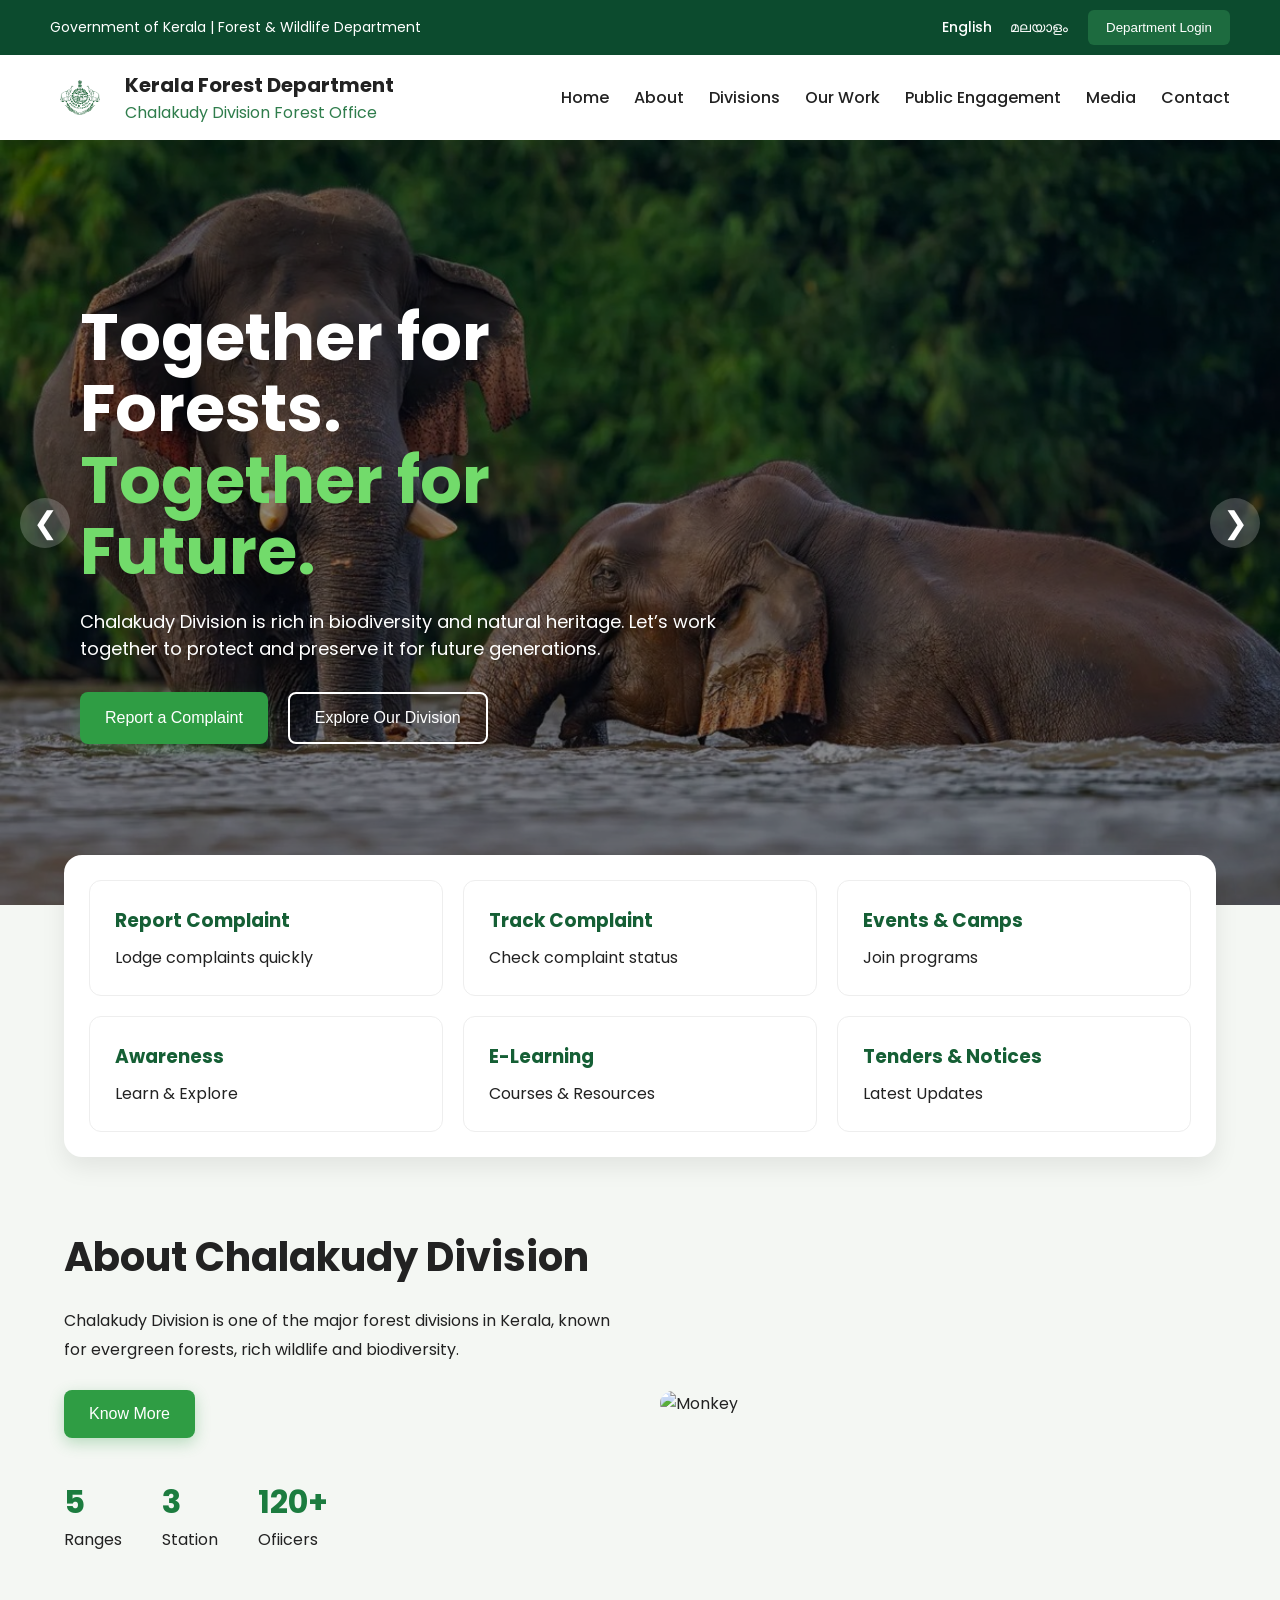
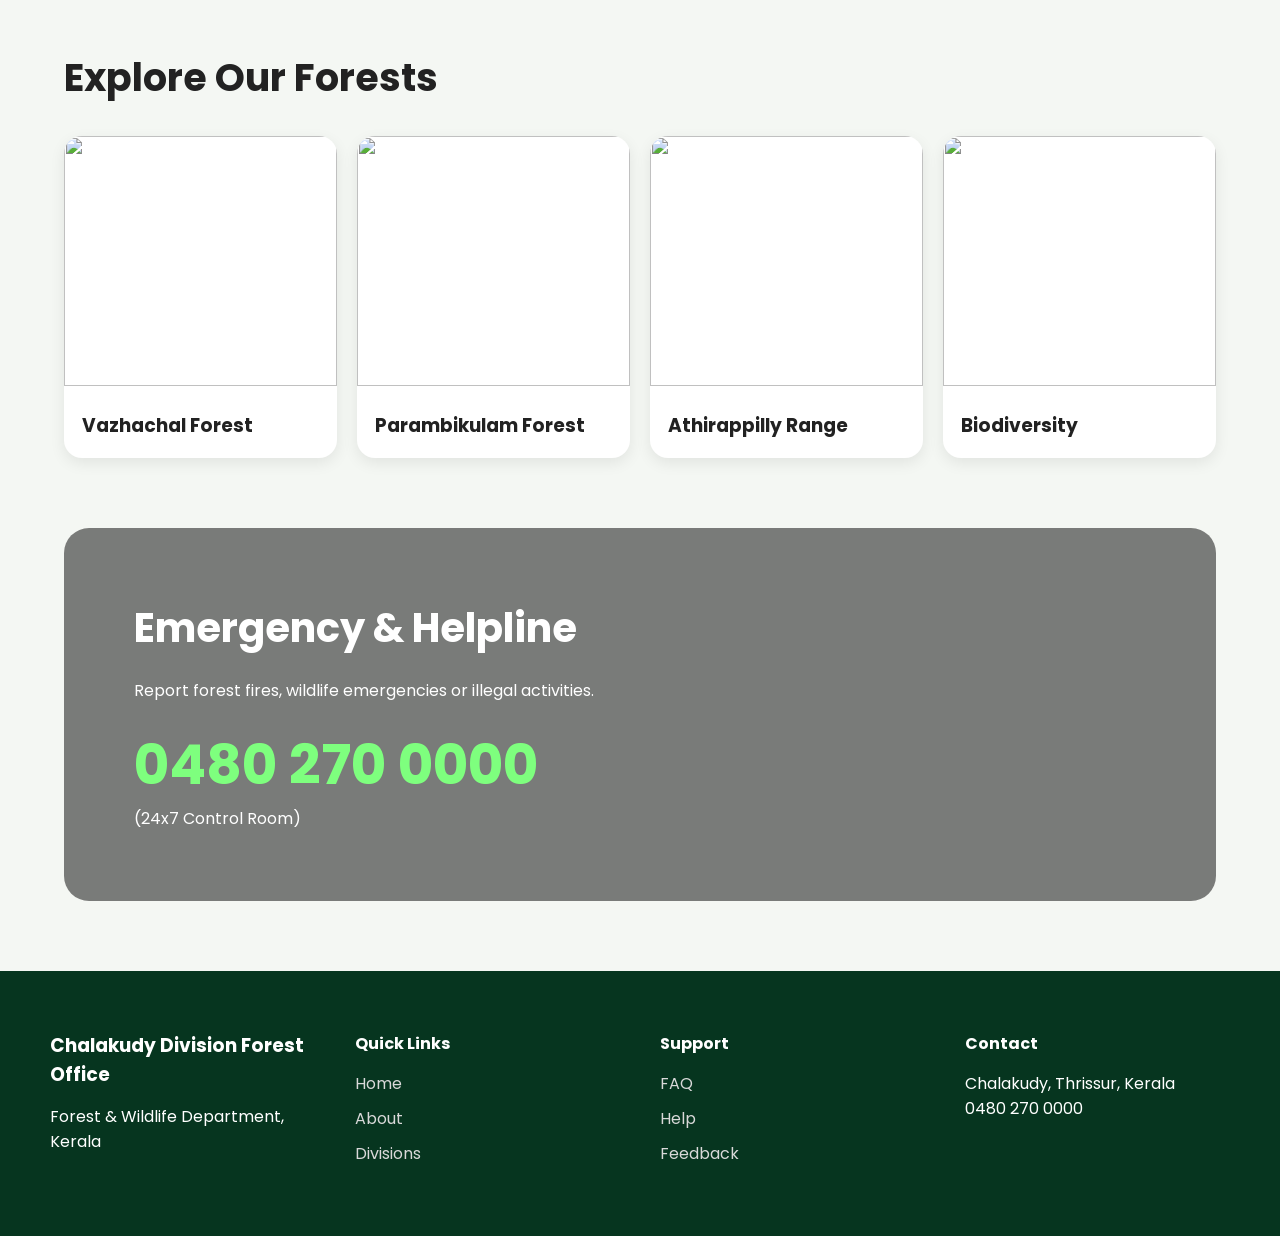
==== index.html @ 047e81b2 "Update index.html" ====
<!DOCTYPE html>
<html lang="en">
<head>
  <meta charset="UTF-8" />
  <meta name="viewport" content="width=device-width, initial-scale=1.0"/>
  <title>Chalakudy Forest Division</title>

  <link rel="stylesheet" href="css/style.css"/>

  <!-- Google Font -->
  <link rel="preconnect" href="https://fonts.googleapis.com">
  <link rel="preconnect" href="https://fonts.gstatic.com" crossorigin>

  <link href="https://fonts.googleapis.com/css2?family=Poppins:wght@300;400;500;600;700&display=swap" rel="stylesheet">
</head>

<div id="google_translate_element" style="display:none;"></div>

<script type="text/javascript">

function googleTranslateElementInit() {

  new google.translate.TranslateElement(
    {
      pageLanguage: 'en',
      includedLanguages: 'ml,en'
    },
    'google_translate_element'
  );

}

</script>

<script
src="//translate.google.com/translate_a/element.js?cb=googleTranslateElementInit">
</script>

<body>

  <!-- TOP BAR -->
  <div class="top-bar">

    <div class="top-left" data-key="govText">
      Government of Kerala | Forest & Wildlife Department
    </div>

    <div class="top-right">

      <div class="language-switcher notranslate">

        <a href="#" id="englishBtn" class="notranslate">
          English
        </a>

        <a href="#" id="malayalamBtn" class="notranslate">
          മലയാളം
        </a>

      </div>

      <a href="pages/login.html">
        <button class="login-btn">
          Department Login
        </button>
      </a>

    </div>

  </div>



  <!-- NAVBAR -->
  <header class="navbar">

    <div class="logo-section">

      <img src="images/Logo_of_Kerala_Forest_Department.png" alt="logo">

      <div>

        <h2 data-key="deptTitle">
          Kerala Forest Department
        </h2>

        <p data-key="deptSubTitle">
          Chalakudy Division Forest Office
        </p>

      </div>

    </div>



    <nav>

      <a href="#" data-key="navHome">
        Home
      </a>

      <a href="#" data-key="navAbout">
        About
      </a>

      <a href="#" data-key="navDivision">
        Divisions
      </a>

      <a href="#" data-key="navWork">
        Our Work
      </a>

      <a href="#" data-key="navPublic">
        Public Engagement
      </a>

      <a href="#" data-key="navMedia">
        Media
      </a>

      <a href="#" data-key="navContact">
        Contact
      </a>

    </nav>

  </header>



  <!-- HERO SECTION -->
    <section class="hero">

    <!-- SLIDES -->
  <div class="slide active" style="background-image: url('images/home_img1.jpeg');"></div>

  <div class="slide" style="background-image: url('images/home_img2.jpeg');"></div>

  <div class="slide" style="background-image: url('images/home_img3.jpeg');"></div>

  <div class="slide" style="background-image: url('images/home_img4.jpeg');"></div>

  <div class="slide" style="background-image: url('images/home_img5.jpeg');"></div>

    <div class="overlay"></div>

    <div class="hero-content">
      <h1>
        Together for Forests.<br>
        <span>Together for Future.</span>
      </h1>

      <p>
        Chalakudy Division is rich in biodiversity and natural heritage.
        Let’s work together to protect and preserve it for future generations.
      </p>

      <div class="hero-buttons">
        <button class="green-btn">Report a Complaint</button>
        <button class="outline-btn">Explore Our Division</button>
      </div>
    </div>


    <!-- BUTTONS -->
    <button class="prev">&#10094;</button>
    <button class="next">&#10095;</button>


  </section>



  <!-- QUICK CARDS -->
  <section class="quick-cards">

    <div class="card">
      <h3>Report Complaint</h3>
      <p>Lodge complaints quickly</p>
    </div>

    <div class="card">
      <h3>Track Complaint</h3>
      <p>Check complaint status</p>
    </div>

    <div class="card">
      <h3>Events & Camps</h3>
      <p>Join programs</p>
    </div>

    <div class="card">
      <h3>Awareness</h3>
      <p>Learn & Explore</p>
    </div>

    <div class="card">
      <h3>E-Learning</h3>
      <p>Courses & Resources</p>
    </div>

    <div class="card">
      <h3>Tenders & Notices</h3>
      <p>Latest Updates</p>
    </div>

  </section>



  <!-- ABOUT SECTION -->
  <section class="about">

    <div class="about-left">

      <h2>
        About Chalakudy Division
      </h2>

      <p>
        Chalakudy Division is one of the major forest divisions in Kerala,
        known for evergreen forests, rich wildlife and biodiversity.
      </p>

      <button class="green-btn">
        Know More
      </button>

      <div class="stats">

        <div>
          <h3>5</h3>
          <p>Ranges</p>
        </div>

        <div>
          <h3>3</h3>
          <p>Station</p>   
        </div>

        <div>
          <h3>120+</h3>
          <p>Ofiicers</p>
        </div>


      </div>

    </div>



    <div class="about-right">
      <img src="https://images.unsplash.com/photo-1540573133985-87b6da6d54a9?q=80&w=1200&auto=format&fit=crop" alt="Monkey">
    </div>

  </section>



  <!-- FOREST SECTION -->
  <section class="forest-section">

    <div class="section-title">
      <h2>Explore Our Forests</h2>
    </div>

    <div class="forest-grid">

      <div class="forest-card">
        <img src="https://images.unsplash.com/photo-1506744038136-46273834b3fb?q=80&w=1200&auto=format&fit=crop">
        <h3>Vazhachal Forest</h3>
      </div>

      <div class="forest-card">
        <img src="https://images.unsplash.com/photo-1557050543-4d5f4e07ef46?q=80&w=1200&auto=format&fit=crop">
        <h3>Parambikulam Forest</h3>
      </div>

      <div class="forest-card">
        <img src="https://images.unsplash.com/photo-1441974231531-c6227db76b6e?q=80&w=1200&auto=format&fit=crop">
        <h3>Athirappilly Range</h3>
      </div>

      <div class="forest-card">
        <img src="https://images.unsplash.com/photo-1516426122078-c23e76319801?q=80&w=1200&auto=format&fit=crop">
        <h3>Biodiversity</h3>
      </div>

    </div>

  </section>



  <!-- EMERGENCY -->
  <section class="emergency">

    <div class="emergency-text">

      <h2>
        Emergency & Helpline
      </h2>

      <p>
        Report forest fires, wildlife emergencies
        or illegal activities.
      </p>

      <h1>0480 270 0000</h1>

      <span>(24x7 Control Room)</span>

    </div>

  </section>



  <!-- FOOTER -->
  <footer>

    <div class="footer-container">

      <div>
        <h3>Chalakudy Division Forest Office</h3>
        <p>Forest & Wildlife Department, Kerala</p>
      </div>

      <div>
        <h4>Quick Links</h4>
        <a href="#">Home</a>
        <a href="#">About</a>
        <a href="#">Divisions</a>
      </div>

      <div>
        <h4>Support</h4>
        <a href="#">FAQ</a>
        <a href="#">Help</a>
        <a href="#">Feedback</a>
      </div>

      <div>
        <h4>Contact</h4>
        <p>Chalakudy, Thrissur, Kerala</p>
        <p>0480 270 0000</p>
      </div>

    </div>

  </footer>

  <script src="js/script.js"></script>

</body>
</html>
---- css/style.css ----
*{
  margin:0;
  padding:0;
  box-sizing:border-box;
}

body{
  font-family:'Poppins',sans-serif;
  background:#f4f7f3;
  color:#222;
}

/* REMOVE GOOGLE TOP BAR */

.goog-te-banner-frame.skiptranslate {
    display: none !important;
}

body {
    top: 0px !important;
}

iframe.skiptranslate {
    display: none !important;
}

.goog-te-gadget {
    display: none !important;
}

.language-switcher{
    display:flex;
    gap:18px;
    align-items:center;
}

.language-switcher a{
    color:white;
    text-decoration:none;
    font-weight:500;
}

.language-switcher a:hover{
    color:#8eff8e;
}
.notranslate{
    translate: no;
}

/* TOP BAR */

.top-bar{
  background:#0c4b2e;
  color:white;
  padding:10px 50px;

  display:flex;
  justify-content:space-between;
  align-items:center;

  font-size:14px;
}

.top-right{
  display:flex;
  gap:20px;
  align-items:center;
}

.top-right a{
  color:white;
  text-decoration:none;
}

.login-btn{
  background:#1d6b3f;
  color:white;
  border:none;
  padding:10px 18px;
  border-radius:6px;
  cursor:pointer;
  transition:0.3s ease;
}

.login-btn:hover{
  background:#2f9d44;
  transform:translateY(-2px);
}

/* NAVBAR */

.navbar{
  background:white;
  padding:15px 50px;

  display:flex;
  justify-content:space-between;
  align-items:center;

  box-shadow:0 2px 10px rgba(0,0,0,0.05);
}

.logo-section{
  display:flex;
  align-items:center;
  gap:15px;
}

.logo-section img{
  width:60px;
}

.logo-section h2{
  font-size:20px;
}

.logo-section p{
  color:#2f7d4c;
}

nav{
  display:flex;
  gap:25px;
}

nav a{
  text-decoration:none;
  color:#222;
  font-weight:500;
  position:relative;
  padding:8px 0;
  transition:0.3s ease;
}

nav a::after{
  content:'';
  position:absolute;
  left:0;
  bottom:-4px;
  width:0%;
  height:3px;
  background:#1c7c3f;
  border-radius:20px;
  transition:0.3s ease;
}

nav a:hover{
  color:#1c7c3f;
}

nav a:hover::after{
  width:100%;
}

/* HERO */

.hero{
  position:relative;
  height:85vh;

  background-image:url('https://images.unsplash.com/photo-1564760055775-d63b17a55c44?q=80&w=1400&auto=format&fit=crop');
  background-size:cover;
  background-position:center;

  display:flex;
  align-items:center;

  padding:0 80px;
}

.slide{
  position:absolute;
  width:100%;
  height:100%;

  top:0;
  left:0;
  z-index:0;

  background-size:cover;
  background-position:center;

  opacity:0;
  transition:opacity 1s ease-in-out;
}

.slide.active{
  opacity:1;
}

.prev,
.next{
  position:absolute;
  top:50%;
  transform:translateY(-50%);

  background:rgba(255,255,255,0.2);
  color:white;

  border:none;

  width:50px;
  height:50px;

  font-size:30px;
  cursor:pointer;

  z-index:3;

  border-radius:50%;
}

.prev{
  left:20px;
}

.next{
  right:20px;
}

.prev:hover,
.next:hover{
  background:rgba(255,255,255,0.4);
}



.overlay{
  position:absolute;
  inset:0;
  background:rgba(0,0,0,0.45);
}

.hero-content{
  position:relative;
  color:white;
  max-width:650px;
}

.hero-content h1{
  font-size:65px;
  line-height:1.1;
  margin-bottom:20px;
}

.hero-content span{
  color:#72db6b;
}

.hero-content p{
  font-size:18px;
  margin-bottom:30px;
}

.hero-buttons{
  display:flex;
  gap:20px;
}

.green-btn{
  background:#2f9d44;
  color:white;
  border:none;
  padding:15px 25px;
  border-radius:8px;
  cursor:pointer;
  font-size:16px;
  transition:0.3s ease;
  box-shadow:0 5px 15px rgba(47,157,68,0.3);
}

.green-btn:hover{
  background:#1f7d34;
  transform:translateY(-3px);
  box-shadow:0 12px 25px rgba(47,157,68,0.4);
}

.outline-btn{
  background:transparent;
  color:white;
  border:2px solid white;
  padding:15px 25px;
  border-radius:8px;
  cursor:pointer;
  font-size:16px;
  transition:0.3s ease;
}

.outline-btn:hover{
  background:white;
  color:#0c4b2e;
  transform:translateY(-3px);
}

/* QUICK CARDS */



.quick-cards{
  width:90%;
  margin:auto;
  margin-top:-50px;

  background:white;
  border-radius:18px;

  padding:25px;

  display:grid;
  grid-template-columns:repeat(3,1fr);
  gap:20px;

  position:relative;
  z-index:10;

  box-shadow:0 10px 25px rgba(0,0,0,0.08);
}

.card{
  padding:25px;
  border:1px solid #eee;
  border-radius:12px;
  transition:0.3s;
}

.card{
  padding:25px;
  border:1px solid #eee;
  border-radius:12px;
  transition:0.35s ease;
  cursor:pointer;
  background:white;
}

.card:hover{
  transform:translateY(-10px);
  background:#0c4b2e;
  box-shadow:0 15px 35px rgba(0,0,0,0.15);
}

.card:hover h3{
  color:#7eff7e;
}

.card:hover p{
  color:white;
}

.card h3{
  margin-bottom:10px;
  color:#155f35;
}

/* ABOUT */

.about{
  width:90%;
  margin:70px auto;

  display:grid;
  grid-template-columns:1fr 1fr;
  gap:40px;
  align-items:center;
}

.about-right img{
  width:100%;
  border-radius:20px;
}

.about h2{
  font-size:40px;
  margin-bottom:20px;
}

.about p{
  line-height:1.8;
  margin-bottom:25px;
}

.stats{
  display:flex;
  gap:40px;
  margin-top:40px;
}

.stats h3{
  color:#1c7c3f;
  font-size:32px;
}

/* FOREST SECTION */

.forest-section{
  width:90%;
  margin:70px auto;
}

.section-title{
  margin-bottom:30px;
}

.section-title h2{
  font-size:38px;
}

.forest-grid{
  display:grid;
  grid-template-columns:repeat(4,1fr);
  gap:20px;
}

.forest-card{
  background:white;
  border-radius:18px;
  overflow:hidden;
  box-shadow:0 5px 15px rgba(0,0,0,0.08);
  transition:0.4s ease;
  cursor:pointer;
}

.forest-card img{
  width:100%;
  height:250px;
  object-fit:cover;
  transition:0.5s ease;
}

.forest-card:hover img{
  transform:scale(1.08);
}

.forest-card:hover{
  transform:translateY(-8px);
}

.forest-card h3{
  padding:18px;
}

/* EMERGENCY */

.emergency{
  width:90%;
  margin:70px auto;

  background-image:url('https://images.unsplash.com/photo-1511497584788-876760111969?q=80&w=1400&auto=format&fit=crop');

  background-size:cover;
  background-position:center;

  padding:70px;
  border-radius:25px;

  color:white;

  position:relative;
}

.emergency::before{
  content:'';
  position:absolute;
  inset:0;
  background:rgba(0,0,0,0.5);
  border-radius:25px;
}

.emergency-text{
  position:relative;
}

.emergency h2{
  font-size:40px;
  margin-bottom:20px;
}

.emergency h1{
  font-size:55px;
  color:#7eff7e;
  margin-top:20px;
}

/* FOOTER */

footer{
  background:#06351f;
  color:white;
  padding:60px 50px;
}

.footer-container{
  display:grid;
  grid-template-columns:repeat(4,1fr);
  gap:40px;
}

footer h3,
footer h4{
  margin-bottom:15px;
}

footer a{
  display:block;
  color:#d9d9d9;
  text-decoration:none;
  margin-bottom:10px;
}

/* RESPONSIVE */

@media(max-width:1000px){

  .forest-grid{
    grid-template-columns:repeat(2,1fr);
  }

  .about{
    grid-template-columns:1fr;
  }

  .footer-container{
    grid-template-columns:repeat(2,1fr);
  }

}

@media(max-width:700px){

  .navbar{
    flex-direction:column;
    gap:20px;
  }

  nav{
    flex-wrap:wrap;
    justify-content:center;
  }

  .hero{
    padding:30px;
  }

  .hero-content h1{
    font-size:40px;
  }

  .quick-cards{
    grid-template-columns:1fr;
  }

  .forest-grid{
    grid-template-columns:1fr;
  }

  .footer-container{
    grid-template-columns:1fr;
  }

  .stats{
    flex-wrap:wrap;
  }

}
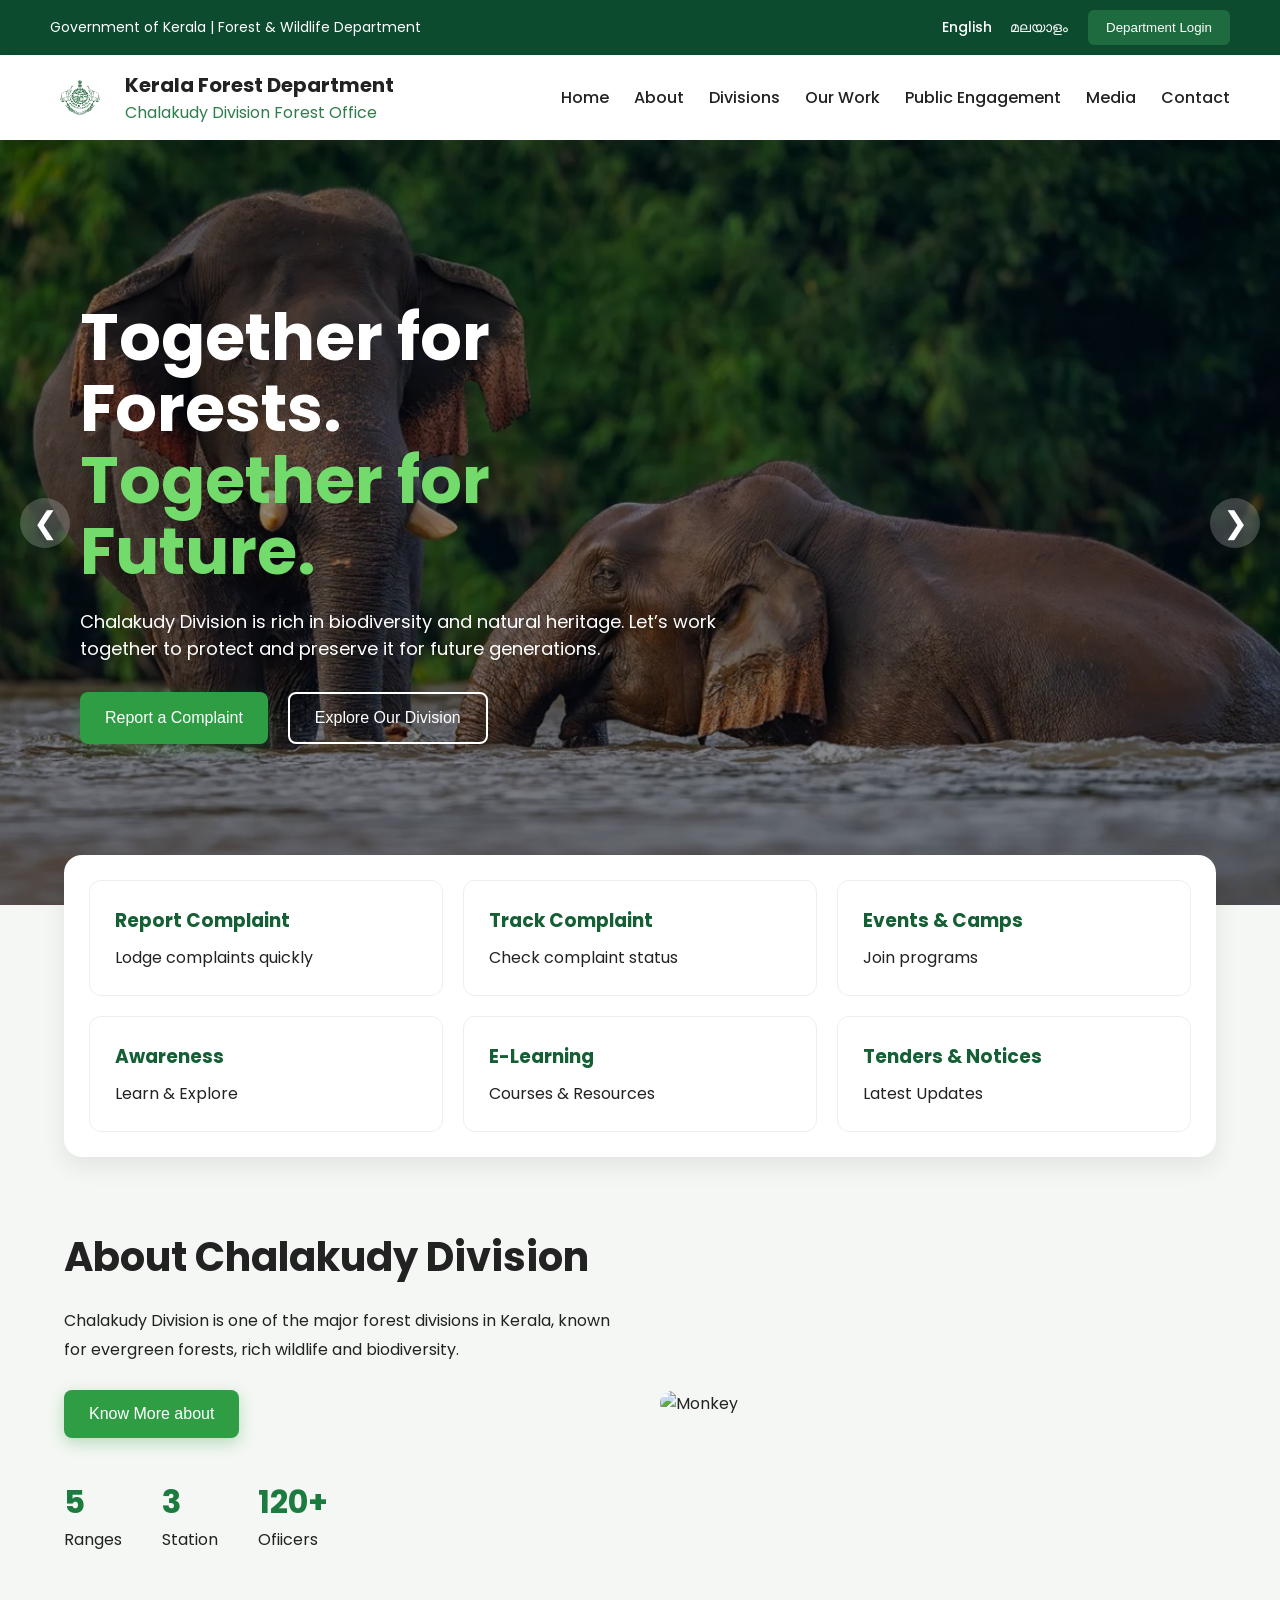
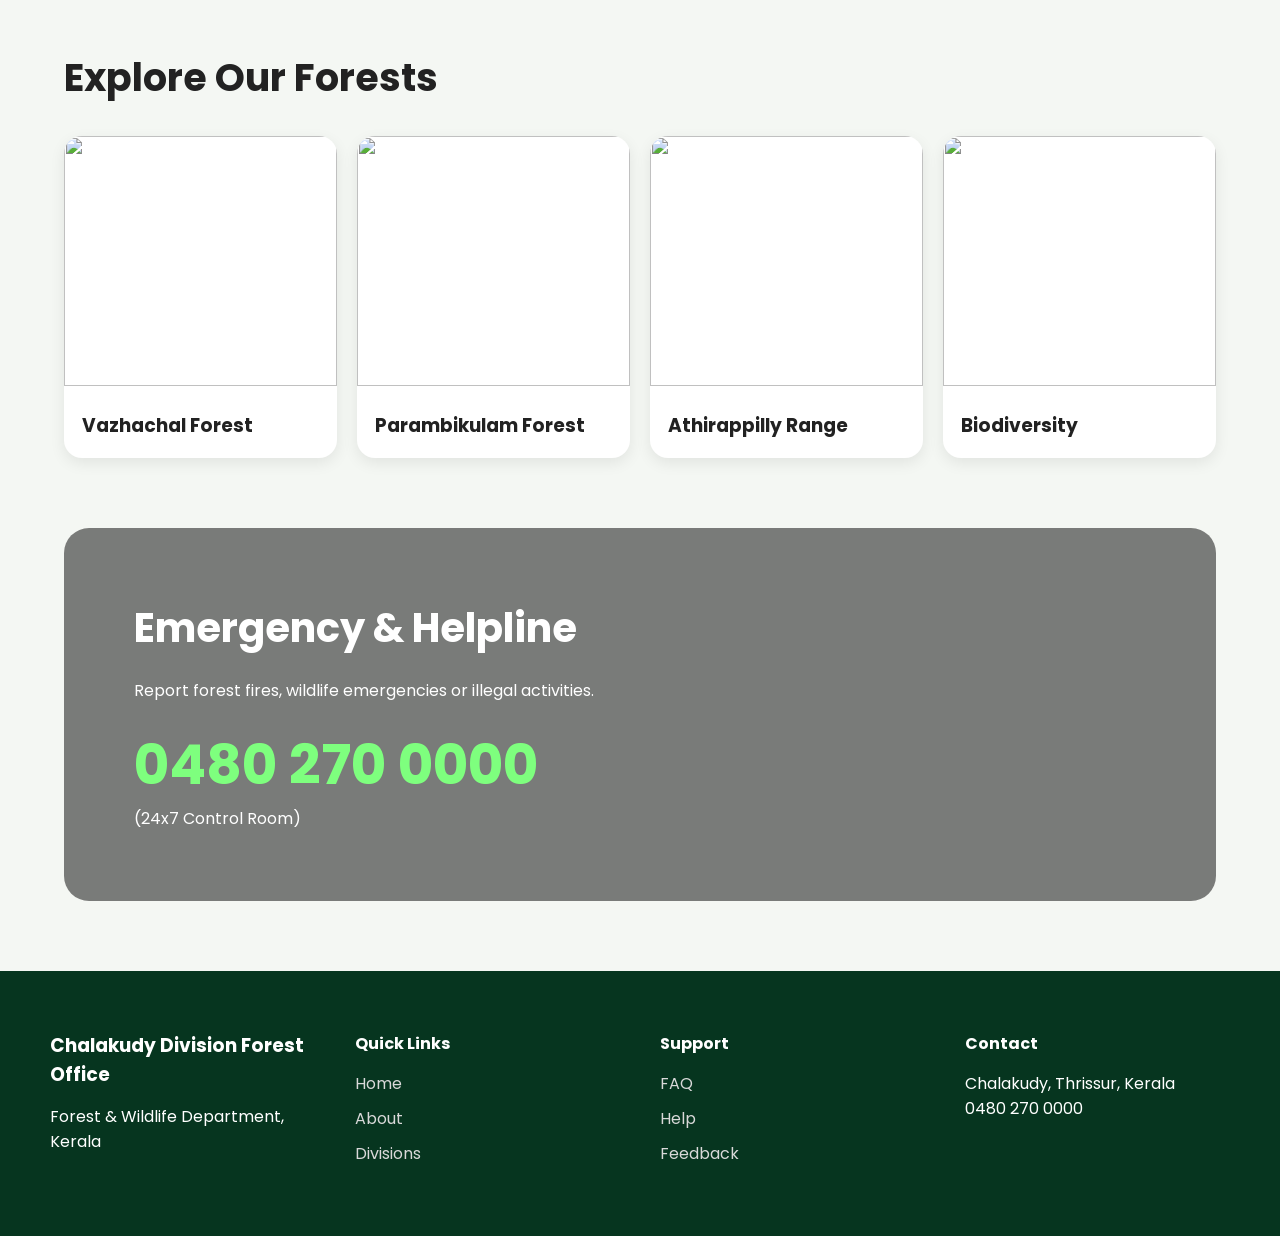
==== commit 75081b1b: "Update index.html know more about" ====
--- a/index.html
+++ b/index.html
@@ -225,7 +225,7 @@
       </p>
 
       <button class="green-btn">
-        Know More
+        Know More about
       </button>
 
       <div class="stats">
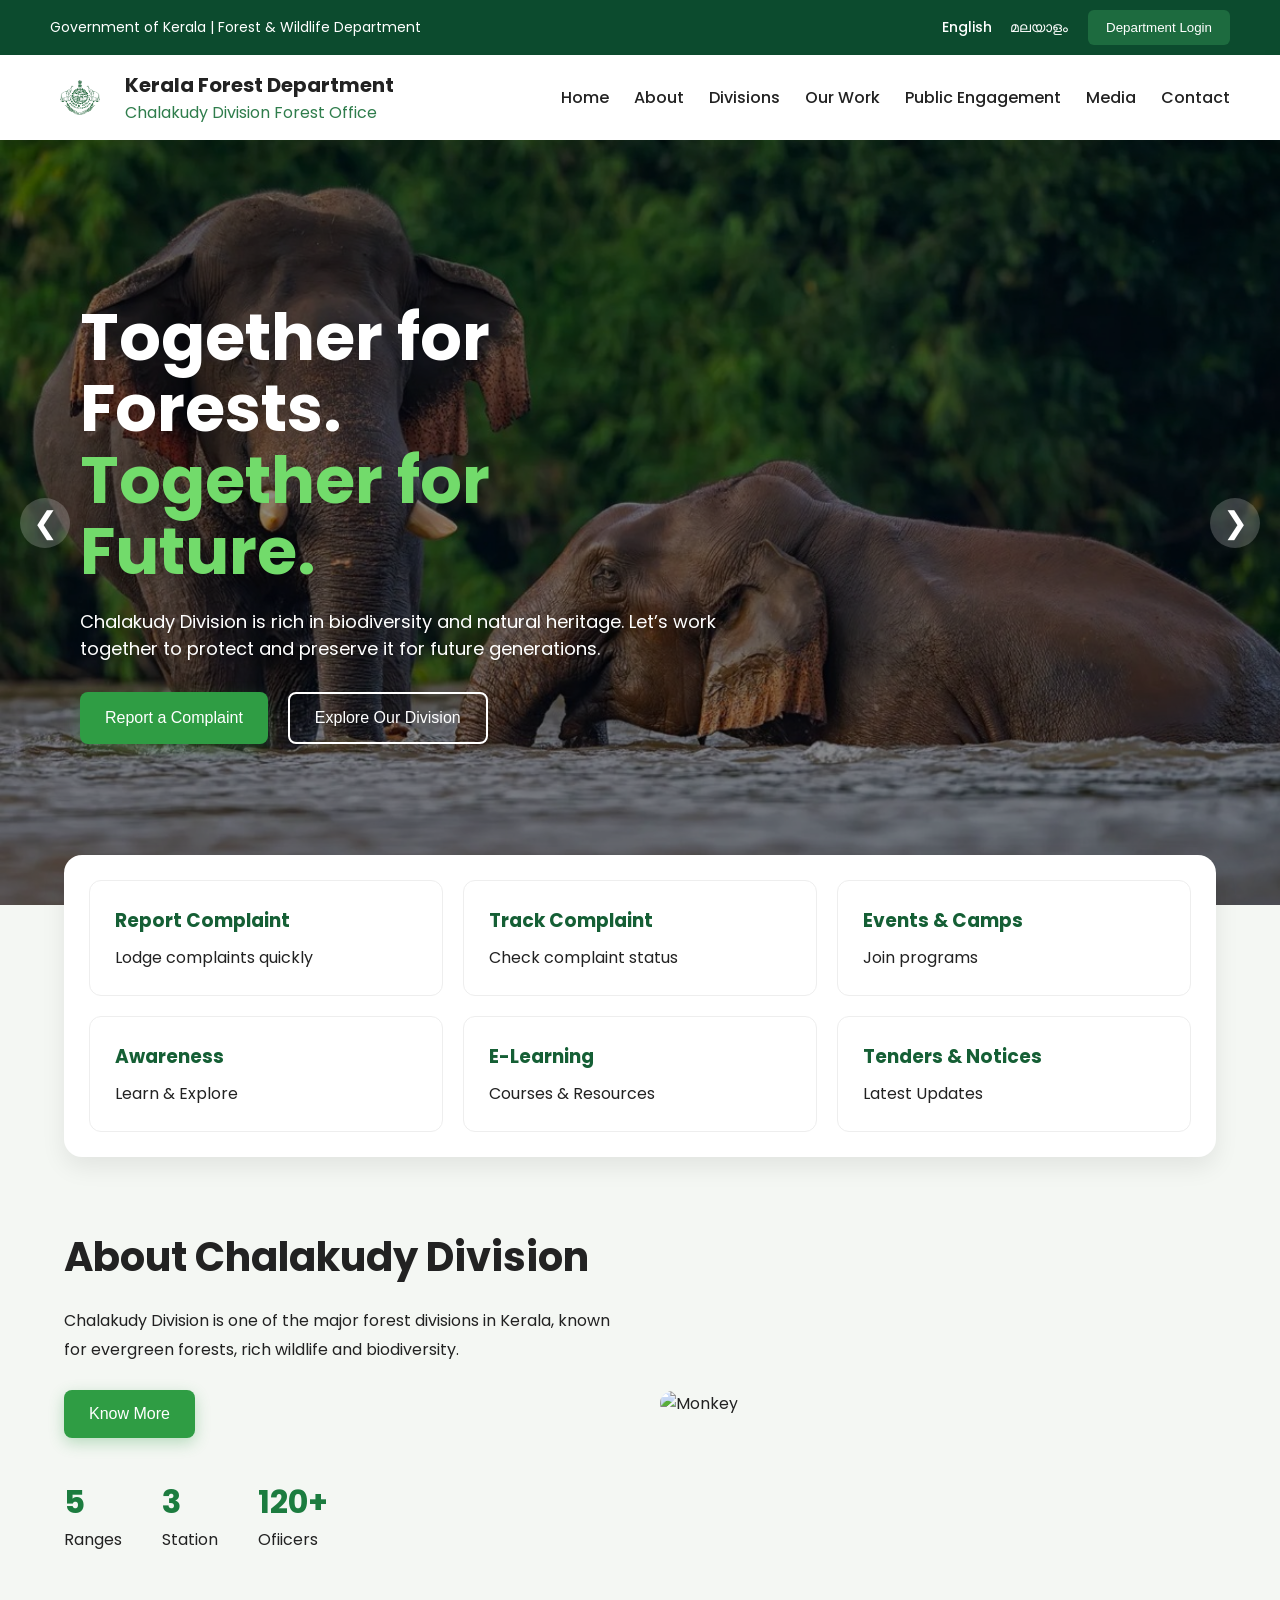
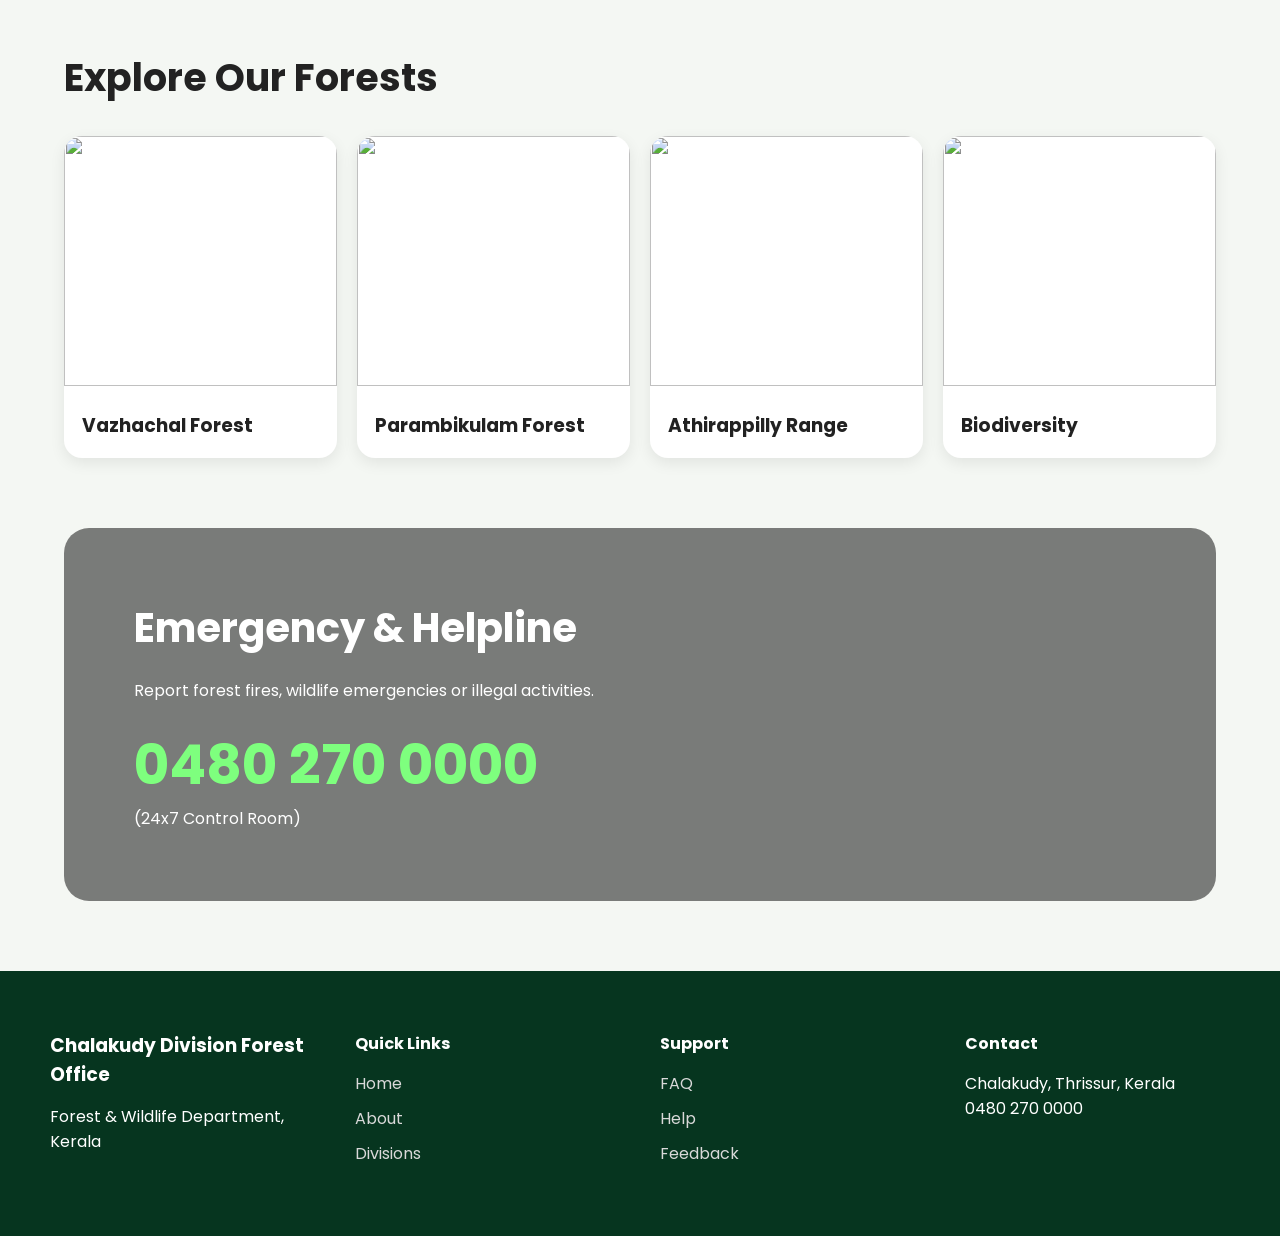
==== commit efef22ec: "Update index.html" ====
--- a/index.html
+++ b/index.html
@@ -225,7 +225,7 @@
       </p>
 
       <button class="green-btn">
-        Know More about
+        Know More
       </button>
 
       <div class="stats">
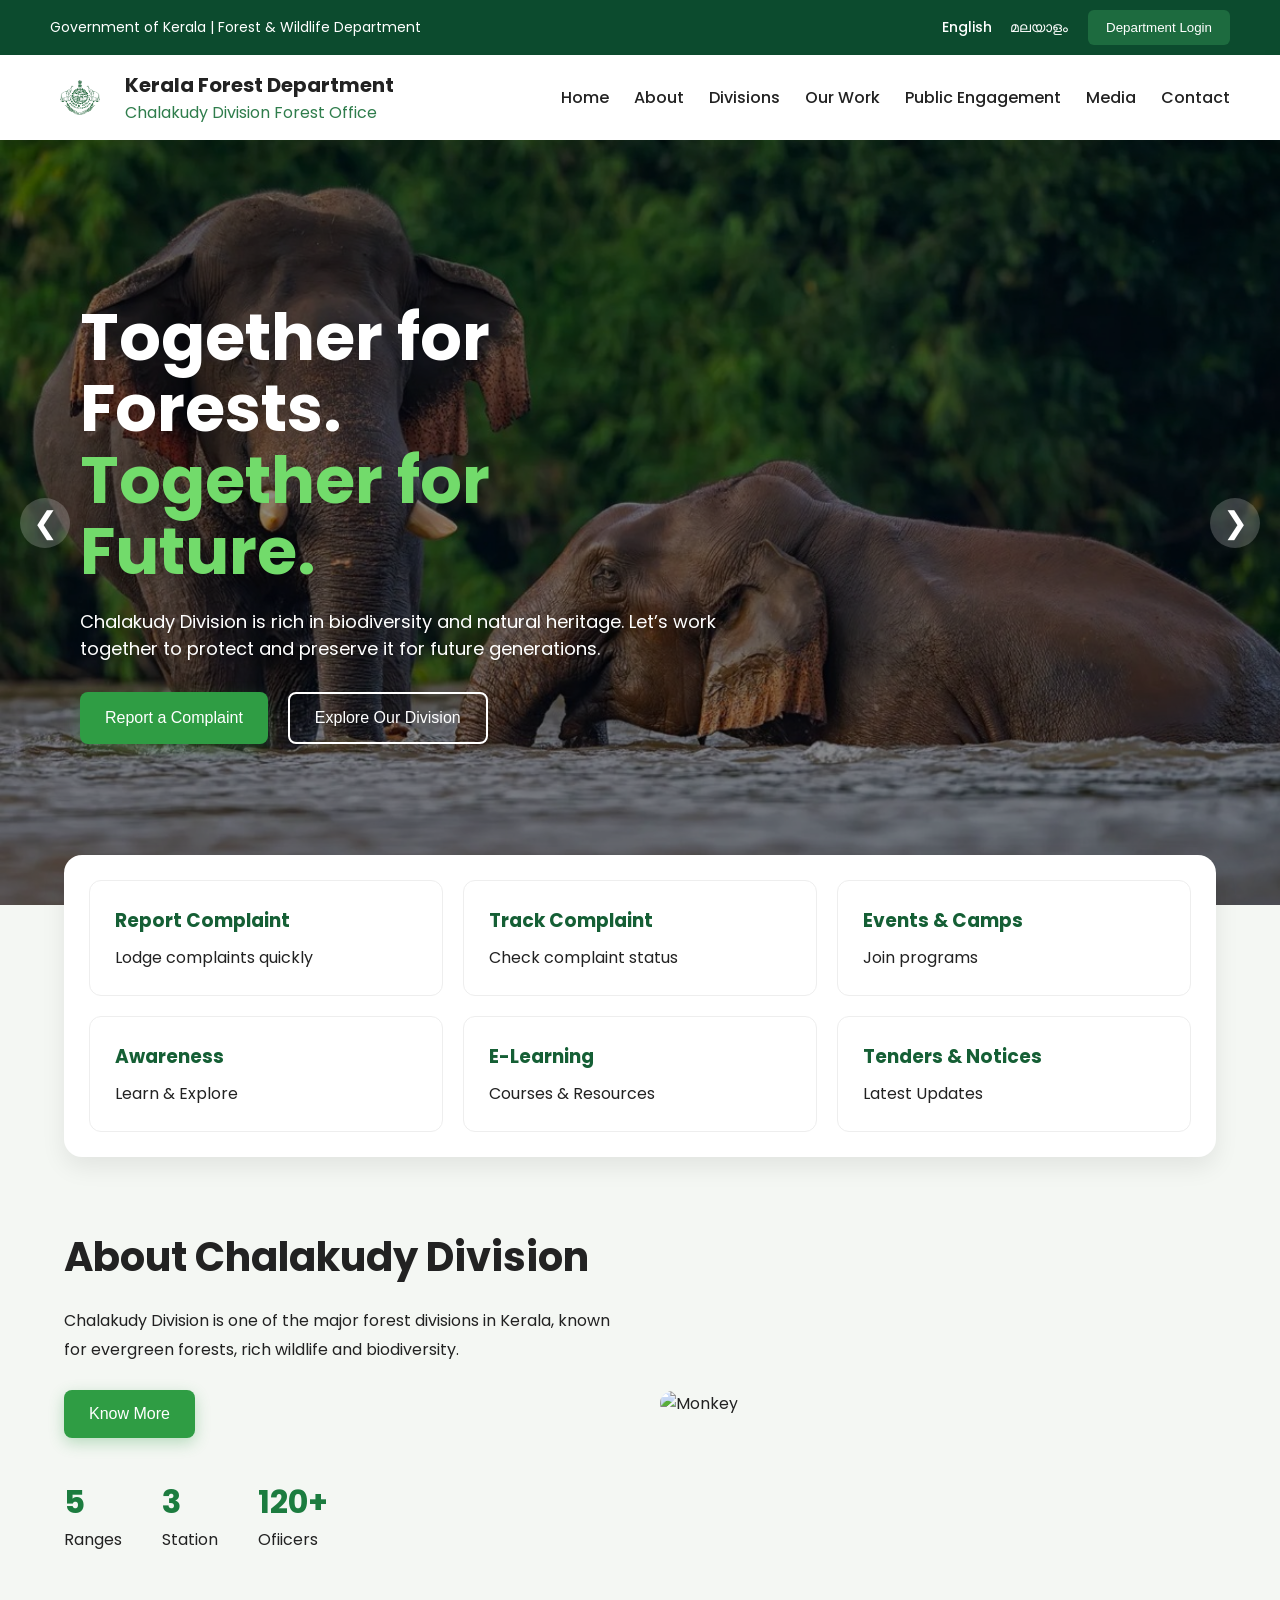
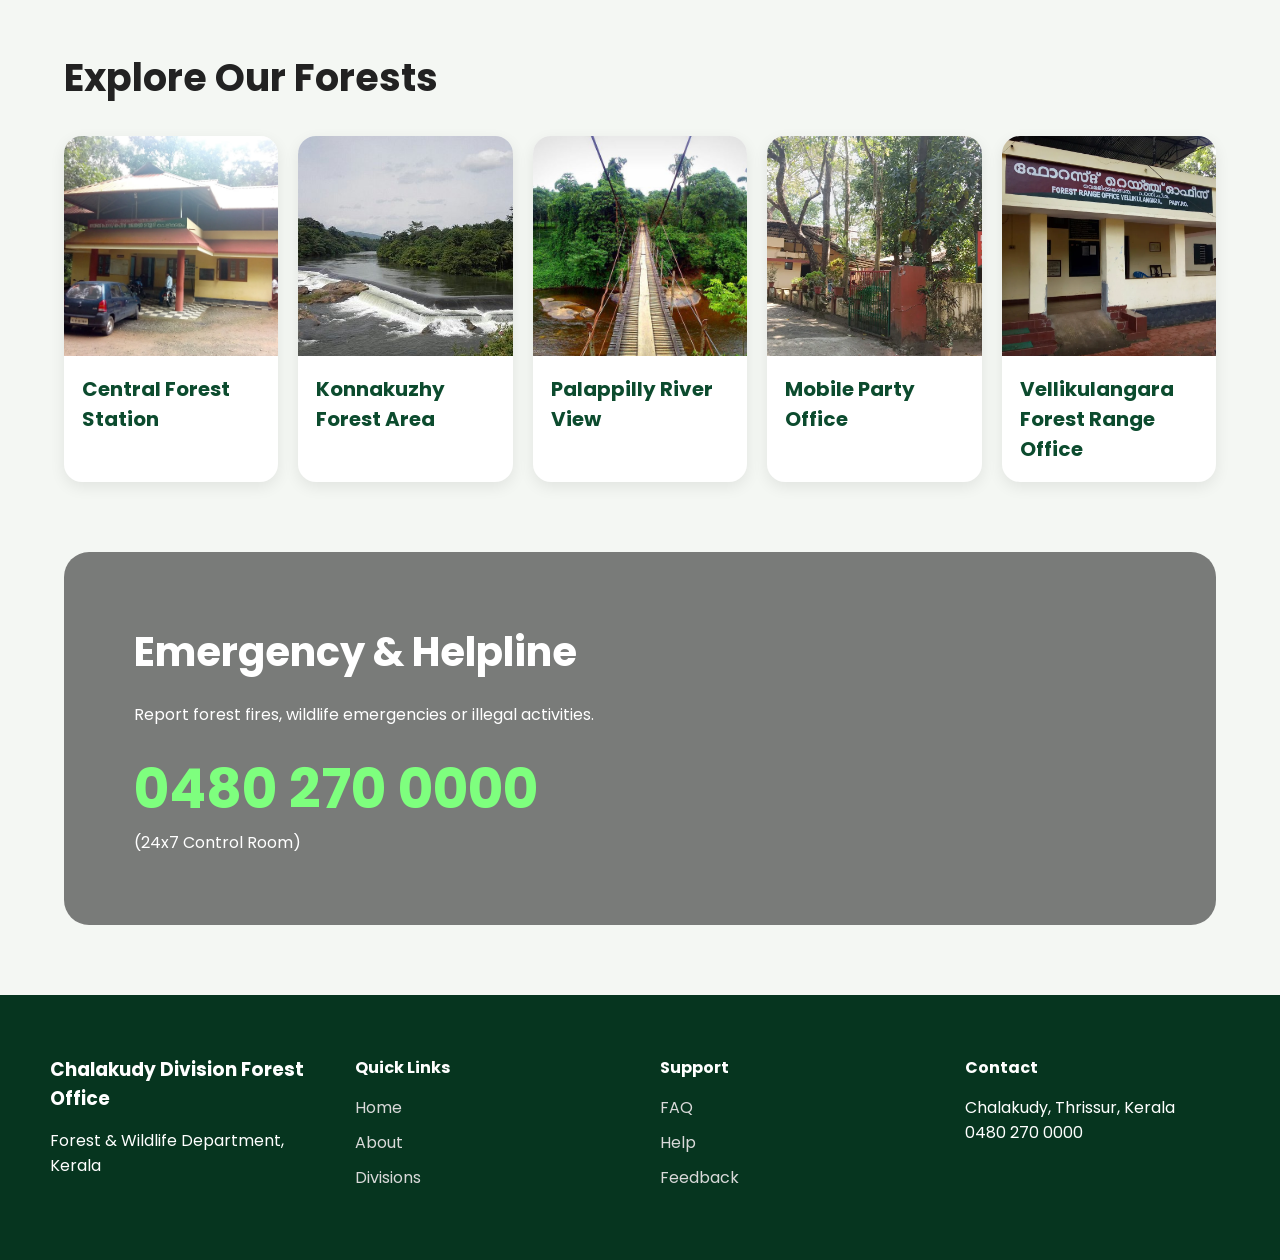
==== commit 64294ba0: "forest section made changes in forest sections" ====
--- a/index.html
+++ b/index.html
@@ -270,23 +270,28 @@
     <div class="forest-grid">
 
       <div class="forest-card">
-        <img src="https://images.unsplash.com/photo-1506744038136-46273834b3fb?q=80&w=1200&auto=format&fit=crop">
-        <h3>Vazhachal Forest</h3>
-      </div>
-
-      <div class="forest-card">
-        <img src="https://images.unsplash.com/photo-1557050543-4d5f4e07ef46?q=80&w=1200&auto=format&fit=crop">
-        <h3>Parambikulam Forest</h3>
-      </div>
-
-      <div class="forest-card">
-        <img src="https://images.unsplash.com/photo-1441974231531-c6227db76b6e?q=80&w=1200&auto=format&fit=crop">
-        <h3>Athirappilly Range</h3>
-      </div>
-
-      <div class="forest-card">
-        <img src="https://images.unsplash.com/photo-1516426122078-c23e76319801?q=80&w=1200&auto=format&fit=crop">
-        <h3>Biodiversity</h3>
+        <img src="images/central.jpeg" alt="">
+        <h3>Central Forest Station</h3>
+      </div>
+
+      <div class="forest-card">
+        <img src="images/konnakuzhy.jpg" alt="">
+        <h3>Konnakuzhy Forest Area</h3>
+      </div>
+
+      <div class="forest-card">
+        <img src="images/palapilly.jpg" alt="">
+        <h3>Palappilly River View</h3>
+      </div>
+
+      <div class="forest-card">
+        <img src="images/mpo.jpeg">
+        <h3>Mobile Party Office</h3>
+      </div>
+
+      <div class="forest-card">
+        <img src="images/velli.jpeg">
+        <h3>Vellikulangara Forest Range Office</h3>
       </div>
 
     </div>
--- a/css/style.css
+++ b/css/style.css
@@ -406,8 +406,12 @@
 
 .forest-grid{
   display:grid;
-  grid-template-columns:repeat(4,1fr);
+
+  grid-template-columns:repeat(5, 1fr);
+
   gap:20px;
+
+  align-items:stretch;
 }
 
 .forest-card{
@@ -417,13 +421,19 @@
   box-shadow:0 5px 15px rgba(0,0,0,0.08);
   transition:0.4s ease;
   cursor:pointer;
-}
+  height:100%;
+}
+
 
 .forest-card img{
   width:100%;
-  height:250px;
+  height:220px;
+
   object-fit:cover;
+
   transition:0.5s ease;
+
+  display:block;
 }
 
 .forest-card:hover img{
@@ -436,7 +446,16 @@
 
 .forest-card h3{
   padding:18px;
-}
+
+  font-size:20px;
+  color:#0c4b2e;
+
+  min-height:85px;
+
+  display:flex;
+  align-items:center;
+}
+
 
 /* EMERGENCY */
 
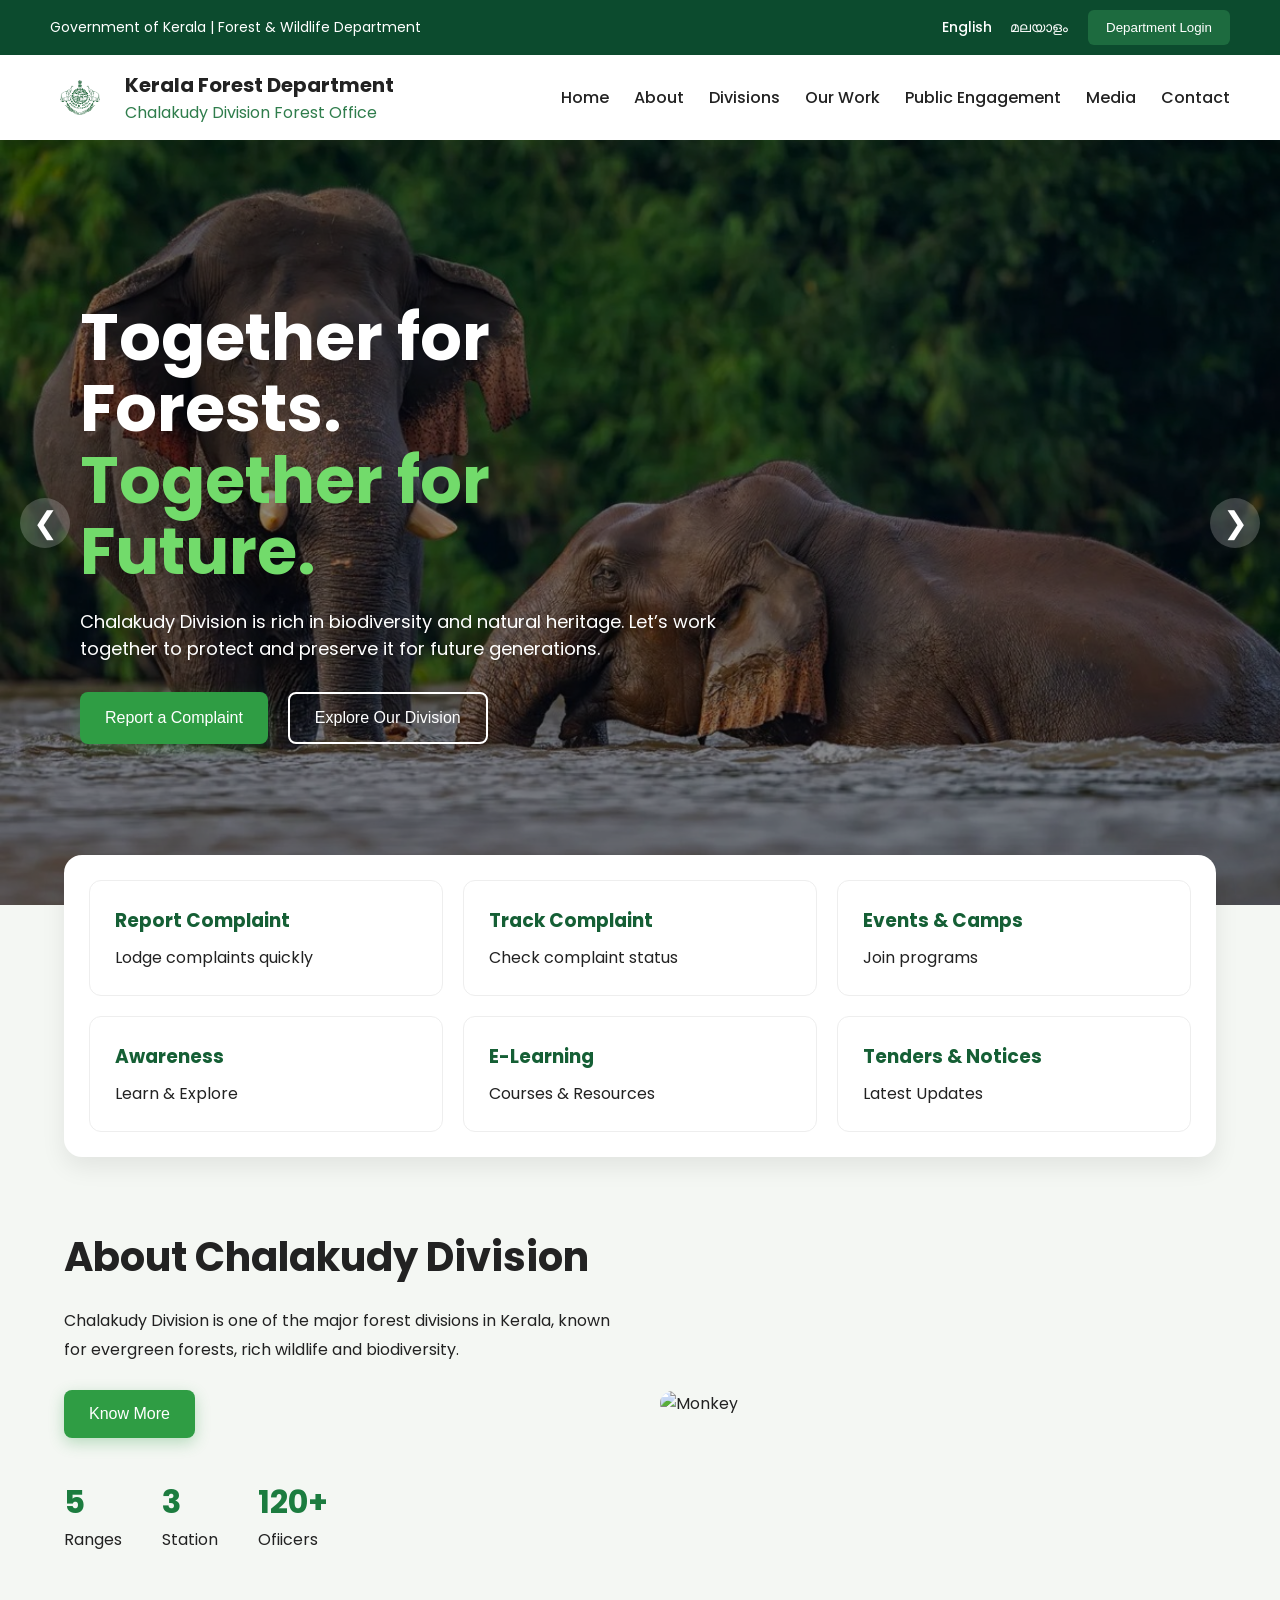
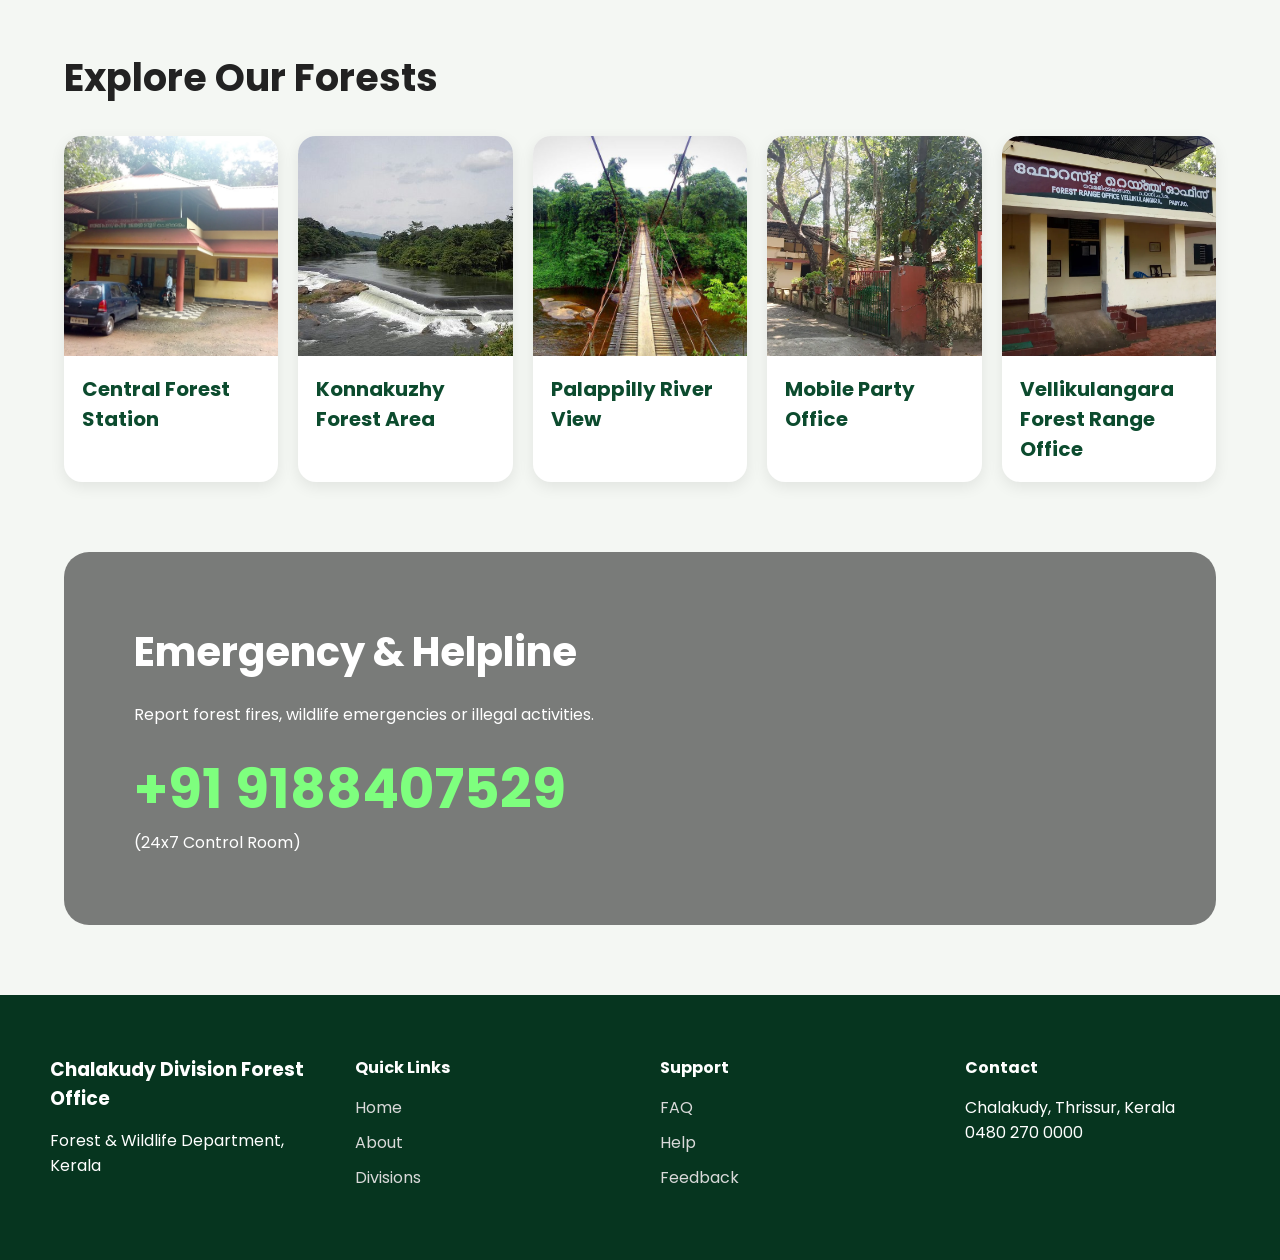
==== commit ea40dea7: "index page add number" ====
--- a/index.html
+++ b/index.html
@@ -314,7 +314,7 @@
         or illegal activities.
       </p>
 
-      <h1>0480 270 0000</h1>
+      <h1>+91 9188407529</h1>
 
       <span>(24x7 Control Room)</span>
 
